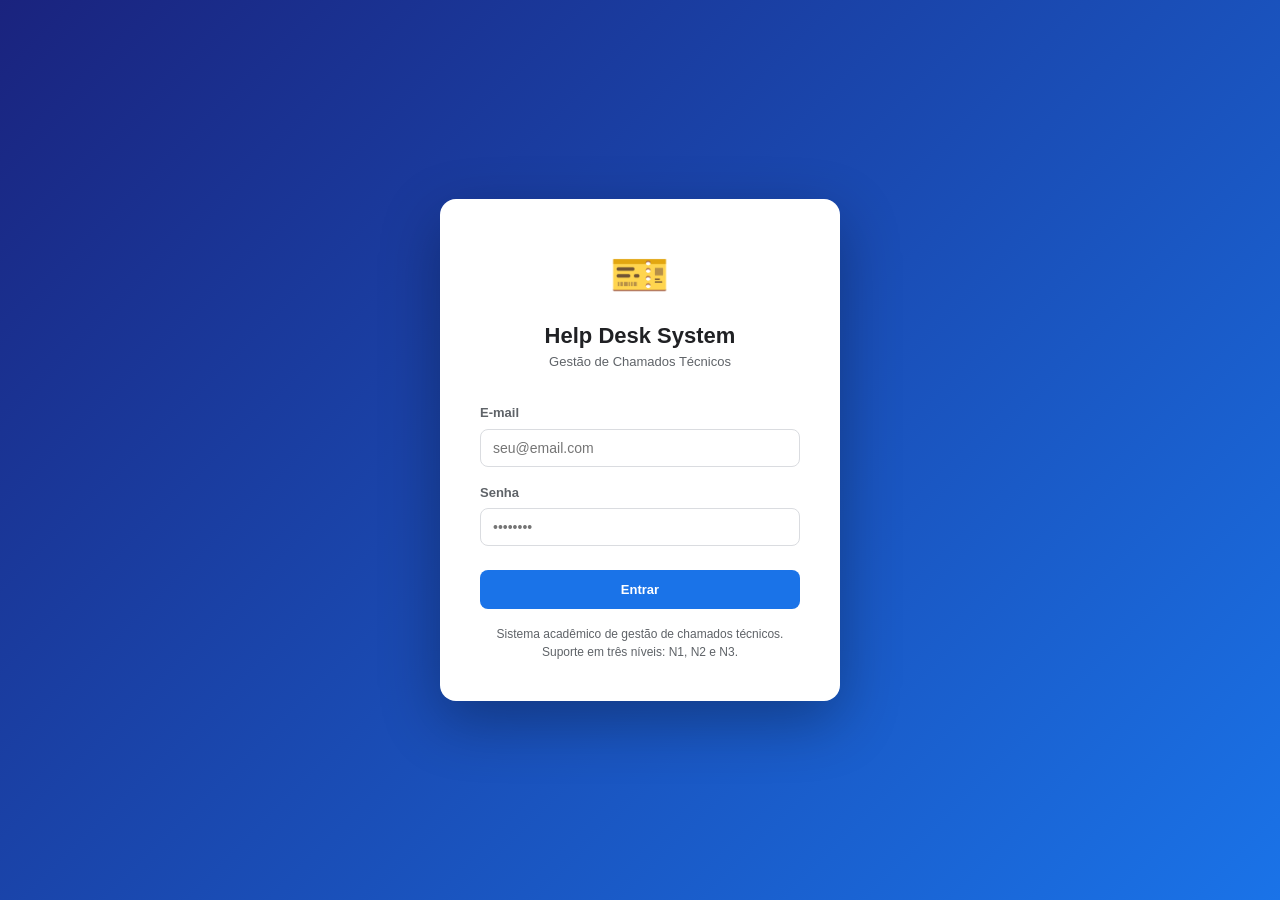
==== frontend/index.html @ 8419b33c "feat: projeto inicial do sistema Help Desk" ====
<!DOCTYPE html>
<html lang="pt-BR">
<head>
  <meta charset="UTF-8" />
  <meta name="viewport" content="width=device-width, initial-scale=1.0" />
  <title>Help Desk — Login</title>
  <link rel="stylesheet" href="css/style.css" />
</head>
<body class="login-page">

  <div class="login-card">
    <div class="login-logo">
      <div class="icon">🎫</div>
      <h1>Help Desk System</h1>
      <p>Gestão de Chamados Técnicos</p>
    </div>

    <div id="alert-area"></div>

    <form id="login-form">
      <div class="form-group">
        <label for="email">E-mail</label>
        <input
          type="email"
          id="email"
          placeholder="seu@email.com"
          required
          autocomplete="email"
        />
      </div>

      <div class="form-group">
        <label for="senha">Senha</label>
        <input
          type="password"
          id="senha"
          placeholder="••••••••"
          required
          autocomplete="current-password"
        />
      </div>

      <button type="submit" class="btn btn-primary w-100" id="btn-login" style="margin-top:8px; justify-content:center; padding:12px;">
        Entrar
      </button>
    </form>

    <p class="text-center text-muted mt-2" style="font-size:12px;">
      Sistema acadêmico de gestão de chamados técnicos.<br>
      Suporte em três níveis: N1, N2 e N3.
    </p>
  </div>

  <script src="js/api.js"></script>
  <script src="js/utils.js"></script>
  <script>
    // Redirecionar se já estiver logado
    if (getToken()) window.location.href = "dashboard.html";

    const form = document.getElementById("login-form");
    const alertArea = document.getElementById("alert-area");
    const btnLogin = document.getElementById("btn-login");

    form.addEventListener("submit", async (e) => {
      e.preventDefault();
      alertArea.innerHTML = "";
      btnLogin.disabled = true;
      btnLogin.innerHTML = '<span class="spinner"></span> Entrando...';

      try {
        const email = document.getElementById("email").value;
        const senha = document.getElementById("senha").value;

        const res = await Auth.login(email, senha);

        // Salva token e dados do usuário no localStorage
        localStorage.setItem("token", res.access_token);
        localStorage.setItem("user", JSON.stringify(res.usuario));

        window.location.href = "dashboard.html";
      } catch (err) {
        alertArea.innerHTML = `
          <div class="alert alert-error">
            🚫 ${err.message}
          </div>`;
        btnLogin.disabled = false;
        btnLogin.innerHTML = "Entrar";
      }
    });
  </script>
</body>
</html>
---- frontend/css/style.css ----
/* =============================================================
   HELP DESK SYSTEM — Estilos Globais
   Paleta: Azul corporativo + cinzas neutros
   ============================================================= */

/* Reset e variáveis CSS */
:root {
  --primary:       #1a73e8;
  --primary-dark:  #1557b0;
  --primary-light: #e8f0fe;
  --secondary:     #34a853;
  --danger:        #ea4335;
  --warning:       #fbbc04;
  --info:          #4285f4;

  --bg:            #f1f3f4;
  --card:          #ffffff;
  --border:        #dadce0;
  --text:          #202124;
  --text-muted:    #5f6368;
  --sidebar-bg:    #1a237e;
  --sidebar-text:  #c5cae9;
  --sidebar-hover: rgba(255,255,255,0.1);

  --radius:        8px;
  --shadow:        0 1px 3px rgba(0,0,0,.12), 0 1px 2px rgba(0,0,0,.10);
  --shadow-md:     0 4px 6px rgba(0,0,0,.1);
  --transition:    .2s ease;
}

*, *::before, *::after { box-sizing: border-box; margin: 0; padding: 0; }

body {
  font-family: 'Segoe UI', Roboto, Arial, sans-serif;
  background: var(--bg);
  color: var(--text);
  font-size: 14px;
  line-height: 1.5;
}

a { text-decoration: none; color: inherit; }

/* =============================================================
   LAYOUT PRINCIPAL (Sidebar + Conteúdo)
   ============================================================= */

.layout {
  display: flex;
  min-height: 100vh;
}

/* SIDEBAR */
.sidebar {
  width: 240px;
  background: var(--sidebar-bg);
  color: var(--sidebar-text);
  display: flex;
  flex-direction: column;
  position: fixed;
  top: 0; left: 0;
  height: 100vh;
  z-index: 100;
  transition: width var(--transition);
}

.sidebar-header {
  padding: 20px 16px;
  border-bottom: 1px solid rgba(255,255,255,0.1);
}

.sidebar-header h1 {
  font-size: 16px;
  font-weight: 700;
  color: #fff;
  line-height: 1.2;
}

.sidebar-header small {
  font-size: 11px;
  opacity: 0.7;
}

.sidebar-nav {
  flex: 1;
  padding: 12px 0;
  overflow-y: auto;
}

.nav-group-title {
  font-size: 11px;
  text-transform: uppercase;
  letter-spacing: .08em;
  opacity: 0.5;
  padding: 16px 16px 4px;
}

.nav-item {
  display: flex;
  align-items: center;
  gap: 10px;
  padding: 10px 16px;
  color: var(--sidebar-text);
  cursor: pointer;
  border-radius: 0 24px 24px 0;
  margin-right: 8px;
  transition: background var(--transition);
  font-size: 14px;
}

.nav-item:hover { background: var(--sidebar-hover); }
.nav-item.active { background: rgba(255,255,255,0.15); color: #fff; font-weight: 600; }

.nav-item .icon { font-size: 18px; width: 24px; text-align: center; }

.sidebar-footer {
  padding: 16px;
  border-top: 1px solid rgba(255,255,255,0.1);
}

.user-info {
  display: flex;
  align-items: center;
  gap: 10px;
  margin-bottom: 10px;
}

.avatar {
  width: 36px; height: 36px;
  background: var(--primary);
  border-radius: 50%;
  display: flex; align-items: center; justify-content: center;
  font-weight: 700; color: #fff; font-size: 14px;
}

.user-details { flex: 1; overflow: hidden; }
.user-name { font-size: 13px; color: #fff; font-weight: 600; white-space: nowrap; overflow: hidden; text-overflow: ellipsis; }
.user-nivel { font-size: 11px; opacity: 0.6; }

.btn-logout {
  width: 100%; padding: 8px; border: 1px solid rgba(255,255,255,0.2);
  background: transparent; color: var(--sidebar-text);
  border-radius: var(--radius); cursor: pointer; font-size: 13px;
  transition: background var(--transition);
}
.btn-logout:hover { background: rgba(255,255,255,0.1); }

/* CONTEÚDO PRINCIPAL */
.main-content {
  margin-left: 240px;
  flex: 1;
  display: flex;
  flex-direction: column;
}

.topbar {
  background: var(--card);
  border-bottom: 1px solid var(--border);
  padding: 0 24px;
  height: 56px;
  display: flex;
  align-items: center;
  justify-content: space-between;
  position: sticky;
  top: 0;
  z-index: 50;
  box-shadow: var(--shadow);
}

.topbar-title { font-size: 18px; font-weight: 600; }

.page-body {
  padding: 24px;
  flex: 1;
}

/* =============================================================
   CARDS
   ============================================================= */

.card {
  background: var(--card);
  border-radius: var(--radius);
  box-shadow: var(--shadow);
  padding: 20px;
  margin-bottom: 20px;
}

.card-header {
  display: flex;
  align-items: center;
  justify-content: space-between;
  margin-bottom: 16px;
  padding-bottom: 12px;
  border-bottom: 1px solid var(--border);
}

.card-title { font-size: 16px; font-weight: 600; }

/* =============================================================
   STATS CARDS (Dashboard)
   ============================================================= */

.stats-grid {
  display: grid;
  grid-template-columns: repeat(auto-fit, minmax(180px, 1fr));
  gap: 16px;
  margin-bottom: 24px;
}

.stat-card {
  background: var(--card);
  border-radius: var(--radius);
  padding: 20px;
  box-shadow: var(--shadow);
  display: flex;
  align-items: center;
  gap: 16px;
}

.stat-icon {
  width: 48px; height: 48px;
  border-radius: 12px;
  display: flex; align-items: center; justify-content: center;
  font-size: 24px;
  flex-shrink: 0;
}

.stat-icon.blue   { background: #e8f0fe; }
.stat-icon.green  { background: #e6f4ea; }
.stat-icon.red    { background: #fce8e6; }
.stat-icon.yellow { background: #fef7e0; }

.stat-value { font-size: 28px; font-weight: 700; line-height: 1; }
.stat-label { font-size: 12px; color: var(--text-muted); margin-top: 4px; }

/* =============================================================
   TABELAS
   ============================================================= */

.table-container { overflow-x: auto; }

table {
  width: 100%;
  border-collapse: collapse;
  font-size: 13px;
}

th {
  text-align: left;
  padding: 10px 12px;
  background: var(--bg);
  font-weight: 600;
  color: var(--text-muted);
  text-transform: uppercase;
  font-size: 11px;
  letter-spacing: .05em;
  border-bottom: 2px solid var(--border);
}

td {
  padding: 12px;
  border-bottom: 1px solid var(--border);
  vertical-align: middle;
}

tr:hover td { background: #f8f9fa; }
tr:last-child td { border-bottom: none; }

/* =============================================================
   BADGES (Status e Prioridade)
   ============================================================= */

.badge {
  display: inline-flex;
  align-items: center;
  padding: 3px 10px;
  border-radius: 99px;
  font-size: 11px;
  font-weight: 600;
  text-transform: uppercase;
  letter-spacing: .04em;
  white-space: nowrap;
}

/* Status */
.badge-aberto             { background: #e3f2fd; color: #1565c0; }
.badge-em_analise         { background: #fff3e0; color: #e65100; }
.badge-em_atendimento     { background: #e8f5e9; color: #2e7d32; }
.badge-aguardando_cliente { background: #fce4ec; color: #c62828; }
.badge-resolvido          { background: #e8f5e9; color: #1b5e20; }
.badge-fechado            { background: #f3e5f5; color: #4a148c; }

/* Prioridade */
.badge-baixa   { background: #e8f5e9; color: #388e3c; }
.badge-media   { background: #e3f2fd; color: #1976d2; }
.badge-alta    { background: #fff3e0; color: #f57c00; }
.badge-critica { background: #ffebee; color: #c62828; }

/* Nível */
.badge-n1    { background: #e0f2f1; color: #00695c; }
.badge-n2    { background: #ede7f6; color: #4527a0; }
.badge-n3    { background: #fbe9e7; color: #bf360c; }
.badge-admin { background: #263238; color: #eceff1; }

/* =============================================================
   BOTÕES
   ============================================================= */

.btn {
  display: inline-flex;
  align-items: center;
  gap: 6px;
  padding: 8px 16px;
  border-radius: var(--radius);
  border: none;
  cursor: pointer;
  font-size: 13px;
  font-weight: 600;
  transition: all var(--transition);
  white-space: nowrap;
}

.btn-primary { background: var(--primary); color: #fff; }
.btn-primary:hover { background: var(--primary-dark); }

.btn-success { background: var(--secondary); color: #fff; }
.btn-success:hover { background: #2d8f47; }

.btn-danger { background: var(--danger); color: #fff; }
.btn-danger:hover { background: #c5221f; }

.btn-outline {
  background: transparent;
  border: 1px solid var(--border);
  color: var(--text);
}
.btn-outline:hover { background: var(--bg); }

.btn-sm { padding: 5px 10px; font-size: 12px; }

.btn-icon {
  padding: 6px;
  border-radius: var(--radius);
  background: transparent;
  border: none;
  cursor: pointer;
  color: var(--text-muted);
  transition: all var(--transition);
  font-size: 16px;
}
.btn-icon:hover { background: var(--bg); color: var(--text); }

/* =============================================================
   FORMULÁRIOS
   ============================================================= */

.form-group { margin-bottom: 16px; }

label {
  display: block;
  font-size: 13px;
  font-weight: 600;
  color: var(--text-muted);
  margin-bottom: 6px;
}

input[type="text"],
input[type="email"],
input[type="password"],
select,
textarea {
  width: 100%;
  padding: 10px 12px;
  border: 1px solid var(--border);
  border-radius: var(--radius);
  font-size: 14px;
  color: var(--text);
  background: #fff;
  transition: border-color var(--transition), box-shadow var(--transition);
  font-family: inherit;
}

input:focus, select:focus, textarea:focus {
  outline: none;
  border-color: var(--primary);
  box-shadow: 0 0 0 3px rgba(26, 115, 232, 0.15);
}

textarea { resize: vertical; min-height: 100px; }

.form-row {
  display: grid;
  grid-template-columns: 1fr 1fr;
  gap: 16px;
}

.form-actions {
  display: flex;
  gap: 10px;
  justify-content: flex-end;
  padding-top: 16px;
  margin-top: 16px;
  border-top: 1px solid var(--border);
}

/* =============================================================
   ALERTAS / TOAST
   ============================================================= */

.alert {
  padding: 12px 16px;
  border-radius: var(--radius);
  margin-bottom: 16px;
  font-size: 13px;
  display: flex;
  align-items: center;
  gap: 10px;
}

.alert-error   { background: #fce8e6; color: #c5221f; border-left: 4px solid #ea4335; }
.alert-success { background: #e6f4ea; color: #137333; border-left: 4px solid #34a853; }
.alert-info    { background: var(--primary-light); color: #174ea6; border-left: 4px solid var(--primary); }
.alert-warning { background: #fef7e0; color: #7d5700; border-left: 4px solid var(--warning); }

/* Toast notifications */
#toast-container {
  position: fixed;
  bottom: 24px;
  right: 24px;
  z-index: 9999;
  display: flex;
  flex-direction: column;
  gap: 10px;
}

.toast {
  padding: 12px 20px;
  border-radius: var(--radius);
  box-shadow: var(--shadow-md);
  font-size: 13px;
  font-weight: 600;
  min-width: 260px;
  animation: slideIn .3s ease;
}

.toast-success { background: #34a853; color: #fff; }
.toast-error   { background: #ea4335; color: #fff; }
.toast-info    { background: var(--primary); color: #fff; }

@keyframes slideIn {
  from { transform: translateX(100%); opacity: 0; }
  to   { transform: translateX(0); opacity: 1; }
}

/* =============================================================
   HISTÓRICO DE CHAMADO
   ============================================================= */

.timeline { position: relative; padding-left: 24px; }

.timeline::before {
  content: '';
  position: absolute;
  left: 9px; top: 0; bottom: 0;
  width: 2px;
  background: var(--border);
}

.timeline-item {
  position: relative;
  margin-bottom: 20px;
}

.timeline-dot {
  position: absolute;
  left: -24px;
  top: 4px;
  width: 14px; height: 14px;
  border-radius: 50%;
  background: var(--primary);
  border: 2px solid #fff;
  box-shadow: 0 0 0 2px var(--primary);
}

.timeline-header {
  display: flex;
  align-items: baseline;
  gap: 8px;
  margin-bottom: 4px;
}

.timeline-user { font-weight: 700; font-size: 13px; }
.timeline-action { color: var(--text-muted); font-size: 12px; }
.timeline-date { font-size: 11px; color: var(--text-muted); margin-left: auto; }

.timeline-body {
  background: var(--bg);
  border-radius: var(--radius);
  padding: 10px 12px;
  font-size: 13px;
  color: var(--text);
}

/* =============================================================
   MODAL
   ============================================================= */

.modal-overlay {
  position: fixed; inset: 0;
  background: rgba(0,0,0,0.4);
  display: flex; align-items: center; justify-content: center;
  z-index: 200;
  padding: 20px;
}

.modal {
  background: #fff;
  border-radius: var(--radius);
  box-shadow: 0 20px 40px rgba(0,0,0,0.2);
  width: 100%;
  max-width: 560px;
  max-height: 90vh;
  overflow-y: auto;
}

.modal-header {
  display: flex;
  align-items: center;
  justify-content: space-between;
  padding: 20px 24px 16px;
  border-bottom: 1px solid var(--border);
}

.modal-title { font-size: 17px; font-weight: 700; }

.modal-body { padding: 20px 24px; }

.modal-footer {
  padding: 16px 24px 20px;
  border-top: 1px solid var(--border);
  display: flex;
  gap: 10px;
  justify-content: flex-end;
}

/* =============================================================
   PÁGINA DE LOGIN
   ============================================================= */

.login-page {
  min-height: 100vh;
  background: linear-gradient(135deg, #1a237e 0%, #1a73e8 100%);
  display: flex;
  align-items: center;
  justify-content: center;
  padding: 20px;
}

.login-card {
  background: #fff;
  border-radius: 16px;
  padding: 40px;
  width: 100%;
  max-width: 400px;
  box-shadow: 0 20px 60px rgba(0,0,0,0.3);
}

.login-logo {
  text-align: center;
  margin-bottom: 32px;
}

.login-logo .icon { font-size: 48px; }
.login-logo h1 { font-size: 22px; font-weight: 700; margin-top: 8px; }
.login-logo p { color: var(--text-muted); font-size: 13px; }

/* =============================================================
   UTILITÁRIOS
   ============================================================= */

.hidden { display: none !important; }
.text-muted { color: var(--text-muted); }
.text-center { text-align: center; }
.text-right { text-align: right; }
.mt-1 { margin-top: 8px; }
.mt-2 { margin-top: 16px; }
.mt-3 { margin-top: 24px; }
.mb-1 { margin-bottom: 8px; }
.mb-2 { margin-bottom: 16px; }
.gap-2 { gap: 16px; }
.flex { display: flex; align-items: center; }
.flex-between { display: flex; align-items: center; justify-content: space-between; }
.flex-wrap { flex-wrap: wrap; }
.w-100 { width: 100%; }

.loading {
  display: flex;
  align-items: center;
  justify-content: center;
  padding: 40px;
  color: var(--text-muted);
  font-size: 14px;
  gap: 10px;
}

.spinner {
  width: 20px; height: 20px;
  border: 2px solid var(--border);
  border-top-color: var(--primary);
  border-radius: 50%;
  animation: spin .7s linear infinite;
}

@keyframes spin { to { transform: rotate(360deg); } }

/* Priority indicator line */
.ticket-row-critica td:first-child { border-left: 4px solid var(--danger); }
.ticket-row-alta td:first-child { border-left: 4px solid var(--warning); }
.ticket-row-media td:first-child { border-left: 4px solid var(--primary); }
.ticket-row-baixa td:first-child { border-left: 4px solid var(--secondary); }

/* Responsive */
@media (max-width: 768px) {
  .sidebar { width: 60px; }
  .sidebar-header h1, .nav-item span, .user-details { display: none; }
  .main-content { margin-left: 60px; }
  .stats-grid { grid-template-columns: 1fr 1fr; }
  .form-row { grid-template-columns: 1fr; }
}
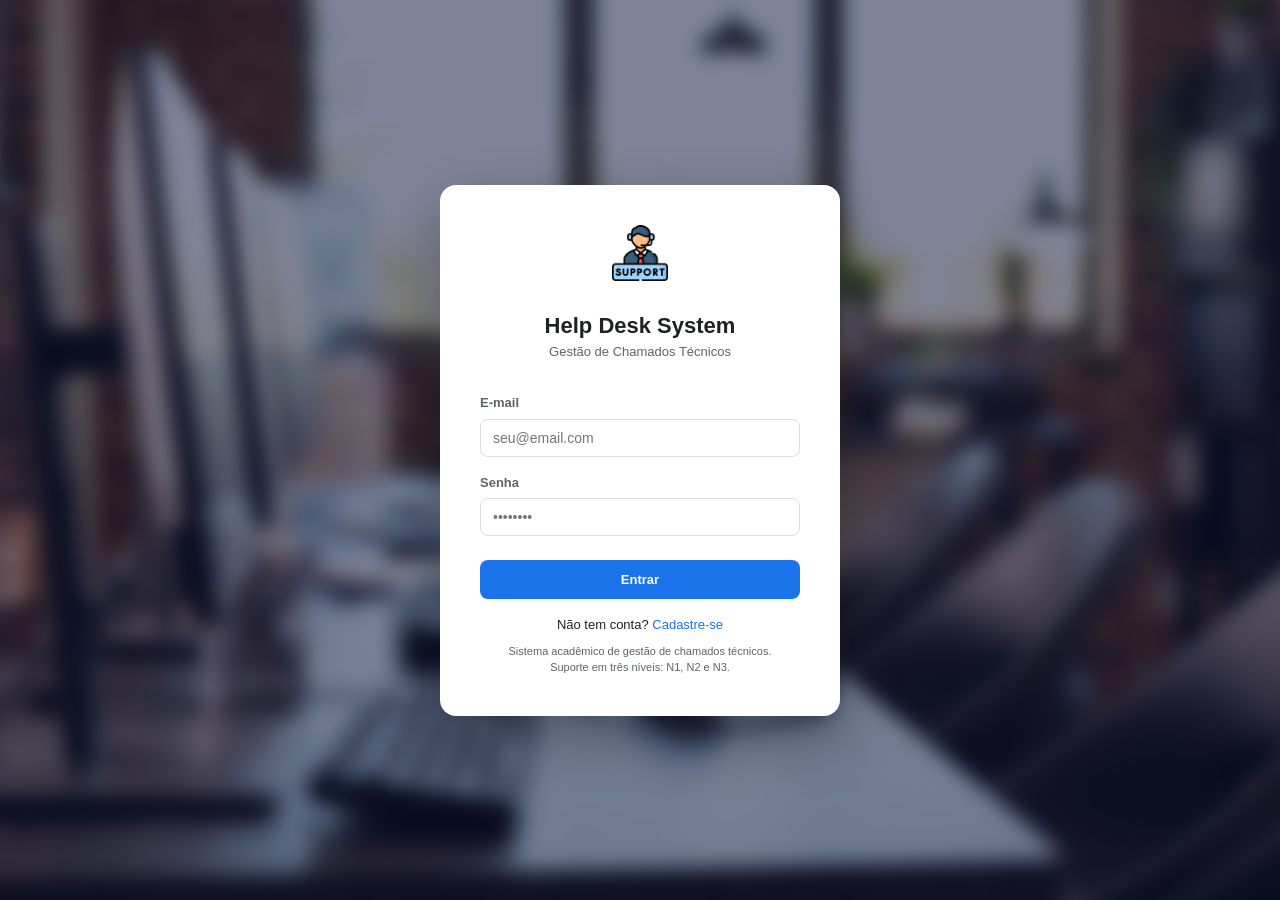
==== commit 98384aef: "feat: icone na sidebar, upload de fotos, background blur e edicao de usuarios" ====
--- a/frontend/index.html
+++ b/frontend/index.html
@@ -4,13 +4,14 @@
   <meta charset="UTF-8" />
   <meta name="viewport" content="width=device-width, initial-scale=1.0" />
   <title>Help Desk — Login</title>
+  <link rel="icon" href="img/help-desk.png" />
   <link rel="stylesheet" href="css/style.css" />
 </head>
 <body class="login-page">
 
   <div class="login-card">
     <div class="login-logo">
-      <div class="icon">🎫</div>
+      <div class="icon"><img src="img/help-desk.png" alt="Help Desk" /></div>
       <h1>Help Desk System</h1>
       <p>Gestão de Chamados Técnicos</p>
     </div>
@@ -45,7 +46,12 @@
       </button>
     </form>
 
-    <p class="text-center text-muted mt-2" style="font-size:12px;">
+    <p class="text-center mt-2" style="font-size:13px;">
+      Não tem conta?
+      <a href="cadastro.html" style="color: var(--primary);">Cadastre-se</a>
+    </p>
+
+    <p class="text-center text-muted mt-1" style="font-size:11px;">
       Sistema acadêmico de gestão de chamados técnicos.<br>
       Suporte em três níveis: N1, N2 e N3.
     </p>
@@ -54,8 +60,10 @@
   <script src="js/api.js"></script>
   <script src="js/utils.js"></script>
   <script>
-    // Redirecionar se já estiver logado
-    if (getToken()) window.location.href = "dashboard.html";
+    if (getToken()) {
+      const user = getUser();
+      window.location.href = user && user.tipo_usuario === "CLIENTE" ? "tickets.html" : "dashboard.html";
+    }
 
     const form = document.getElementById("login-form");
     const alertArea = document.getElementById("alert-area");
@@ -73,11 +81,15 @@
 
         const res = await Auth.login(email, senha);
 
-        // Salva token e dados do usuário no localStorage
         localStorage.setItem("token", res.access_token);
         localStorage.setItem("user", JSON.stringify(res.usuario));
 
-        window.location.href = "dashboard.html";
+        // Redireciona por tipo: cliente → tickets | colaborador → dashboard
+        if (res.usuario.tipo_usuario === "CLIENTE") {
+          window.location.href = "tickets.html";
+        } else {
+          window.location.href = "dashboard.html";
+        }
       } catch (err) {
         alertArea.innerHTML = `
           <div class="alert alert-error">
--- a/frontend/css/style.css
+++ b/frontend/css/style.css
@@ -549,11 +549,38 @@
 
 .login-page {
   min-height: 100vh;
-  background: linear-gradient(135deg, #1a237e 0%, #1a73e8 100%);
+  position: relative;
   display: flex;
   align-items: center;
   justify-content: center;
   padding: 20px;
+  overflow: hidden;
+}
+
+/* Imagem de fundo com blur */
+.login-page::before {
+  content: '';
+  position: fixed;
+  inset: -30px;
+  background-image: url("../img/background helpdesk.jpg");
+  background-size: cover;
+  background-position: center;
+  filter: blur(10px);
+  z-index: 0;
+}
+
+/* Overlay escuro semi-transparente */
+.login-page::after {
+  content: '';
+  position: fixed;
+  inset: 0;
+  background: rgba(10, 20, 60, 0.50);
+  z-index: 1;
+}
+
+.login-page .login-card {
+  position: relative;
+  z-index: 2;
 }
 
 .login-card {
@@ -571,6 +598,7 @@
 }
 
 .login-logo .icon { font-size: 48px; }
+.login-logo .icon img { width: 56px; height: 56px; object-fit: contain; }
 .login-logo h1 { font-size: 22px; font-weight: 700; margin-top: 8px; }
 .login-logo p { color: var(--text-muted); font-size: 13px; }
 
